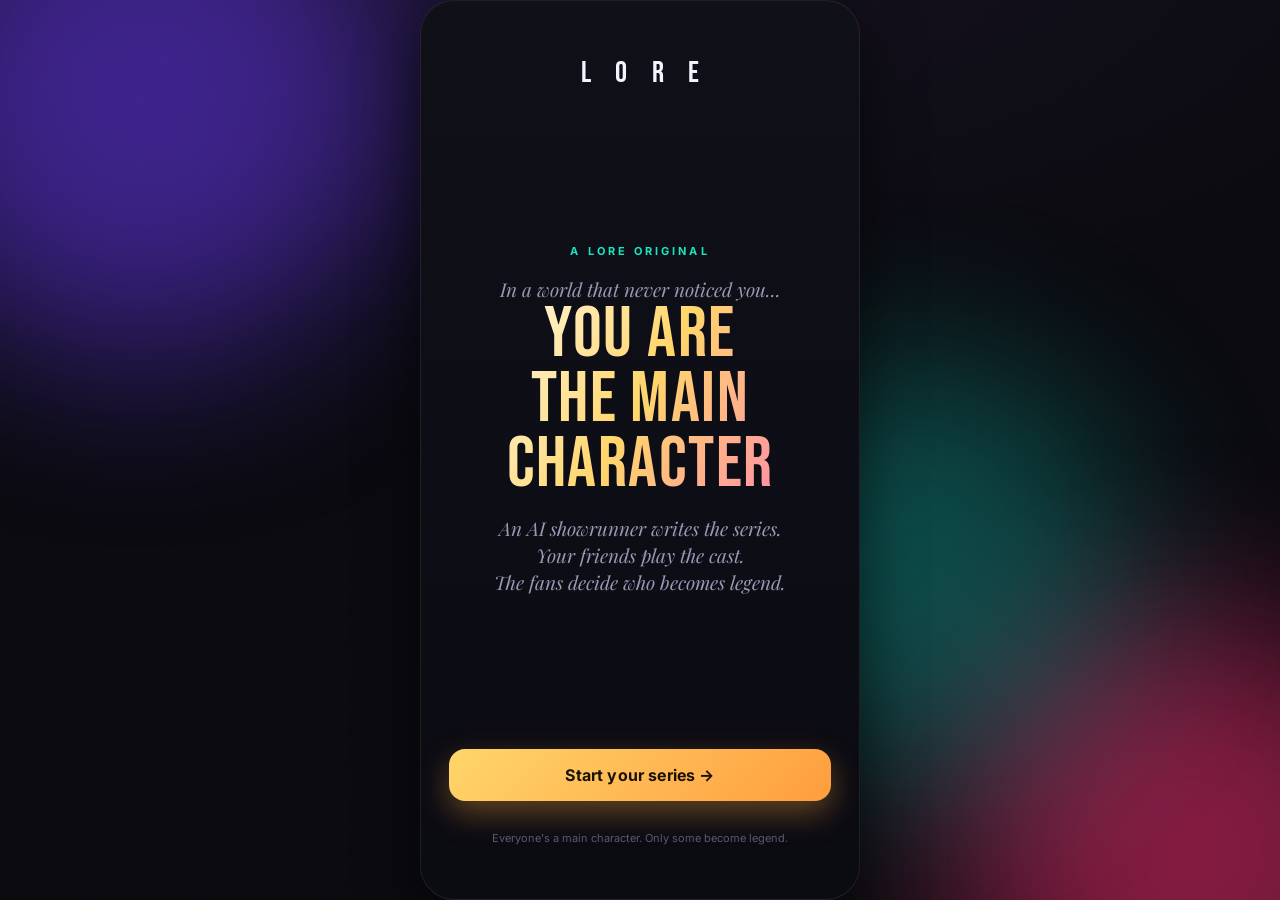
==== index.html @ 6a72dda8 "feat: LORE — AI-showrunner social drama (working concept build) A next-gen human↔AI interaction form" ====
<!DOCTYPE html>
<html lang="en">
<head>
  <meta charset="UTF-8" />
  <meta name="viewport" content="width=device-width, initial-scale=1.0, maximum-scale=1.0, user-scalable=no" />
  <meta name="theme-color" content="#0a0a0f" />
  <title>LORE — Everyone's a main character. Only some become legend.</title>
  <meta name="description" content="LORE turns you and your friends into the cast of a never-ending series written by an AI showrunner. You make the choices. The world reacts. The fans decide who becomes legend." />
  <link rel="preconnect" href="https://fonts.googleapis.com" />
  <link rel="preconnect" href="https://fonts.gstatic.com" crossorigin />
  <link href="https://fonts.googleapis.com/css2?family=Bebas+Neue&family=Inter:wght@400;500;600;700;800&family=Playfair+Display:ital,wght@1,600&display=swap" rel="stylesheet" />
  <link rel="stylesheet" href="css/styles.css" />
</head>
<body>
  <!-- Animated cinematic background -->
  <div class="bg-grain"></div>
  <div class="bg-glow glow-a"></div>
  <div class="bg-glow glow-b"></div>
  <div class="bg-glow glow-c"></div>

  <!-- Phone frame: the whole product lives inside a vertical "screen" -->
  <main id="app" class="phone">
    <div id="screen" class="screen"><!-- views injected here --></div>
    <nav id="tabbar" class="tabbar hidden">
      <button class="tab" data-view="home">      <span class="ico">▶</span><span>Series</span></button>
      <button class="tab" data-view="feed">      <span class="ico">✦</span><span>Trending</span></button>
      <button class="tab" data-view="cast">      <span class="ico">✚</span><span>Cast</span></button>
      <button class="tab" data-view="profile">   <span class="ico">★</span><span>You</span></button>
    </nav>
  </main>

  <div id="toast" class="toast"></div>

  <script src="js/data.js"></script>
  <script src="js/engine.js"></script>
  <script src="js/store.js"></script>
  <script src="js/ui.js"></script>
  <script src="js/app.js"></script>
</body>
</html>
---- css/styles.css ----
/* ============================================================
   LORE — design system
   Cinematic, dark, vertical-first. Zero dependencies.
   ============================================================ */
:root{
  --bg:#0a0a0f;
  --bg-2:#101019;
  --ink:#f4f3ff;
  --muted:#9a98b4;
  --faint:#5b5970;
  --line:rgba(255,255,255,.08);
  --card:rgba(255,255,255,.04);
  --card-2:rgba(255,255,255,.06);
  --gold:#ffd66b;
  --hot:#ff4d6d;
  --love:#ff7eb6;
  --rival:#ff6b3d;
  --ally:#5cd6c0;
  --secret:#a98bff;
  --accent:#7c5cff;
  --accent-2:#19e6c1;
  --glass:rgba(16,16,25,.72);
  --shadow:0 24px 60px rgba(0,0,0,.55);
  --radius:22px;
  --safe: env(safe-area-inset-bottom, 0px);
}

*{box-sizing:border-box;-webkit-tap-highlight-color:transparent}
html,body{height:100%}
body{
  margin:0;font-family:Inter,system-ui,-apple-system,Segoe UI,Roboto,sans-serif;
  background:radial-gradient(120% 80% at 50% -10%, #15101f 0%, var(--bg) 60%) fixed;
  color:var(--ink);overflow:hidden;
  display:flex;align-items:center;justify-content:center;
  -webkit-font-smoothing:antialiased;text-rendering:optimizeLegibility;
}

/* ---------- background fx ---------- */
.bg-grain{position:fixed;inset:0;pointer-events:none;opacity:.05;mix-blend-mode:overlay;z-index:0;
  background-image:url("data:image/svg+xml,%3Csvg xmlns='http://www.w3.org/2000/svg' width='120' height='120'%3E%3Cfilter id='n'%3E%3CfeTurbulence type='fractalNoise' baseFrequency='0.9' numOctaves='2'/%3E%3C/filter%3E%3Crect width='100%25' height='100%25' filter='url(%23n)'/%3E%3C/svg%3E")}
.bg-glow{position:fixed;border-radius:50%;filter:blur(90px);opacity:.5;z-index:0;pointer-events:none;animation:drift 22s ease-in-out infinite}
.glow-a{width:520px;height:520px;background:#6d3bff;top:-160px;left:-120px}
.glow-b{width:460px;height:460px;background:#ff2e74;bottom:-180px;right:-140px;animation-delay:-7s}
.glow-c{width:420px;height:420px;background:#11d6c2;top:40%;left:55%;opacity:.32;animation-delay:-13s}
@keyframes drift{0%,100%{transform:translate(0,0) scale(1)}50%{transform:translate(40px,-30px) scale(1.12)}}

/* ---------- phone frame ---------- */
.phone{
  position:relative;z-index:2;width:min(440px,100vw);height:min(940px,100vh);
  background:linear-gradient(180deg,var(--bg-2),#0b0b12);
  border:1px solid var(--line);border-radius:34px;overflow:hidden;
  box-shadow:var(--shadow);display:flex;flex-direction:column;
}
@media (max-width:480px){.phone{width:100vw;height:100vh;border-radius:0;border:none}}

.screen{flex:1;overflow-y:auto;overflow-x:hidden;scrollbar-width:none;position:relative}
.screen::-webkit-scrollbar{display:none}

/* ---------- tab bar ---------- */
.tabbar{
  display:flex;justify-content:space-around;align-items:stretch;
  padding:8px 6px calc(8px + var(--safe));border-top:1px solid var(--line);
  background:var(--glass);backdrop-filter:blur(20px);
}
.tab{
  flex:1;background:none;border:none;color:var(--faint);font:inherit;
  display:flex;flex-direction:column;align-items:center;gap:3px;padding:6px 0;
  font-size:10px;font-weight:600;letter-spacing:.04em;cursor:pointer;transition:.2s;
}
.tab .ico{font-size:18px;line-height:1}
.tab.active{color:var(--ink)}
.tab.active .ico{filter:drop-shadow(0 0 10px var(--accent));color:var(--accent-2)}

/* ---------- utility ---------- */
.hidden{display:none!important}
.view{padding:0 0 26px;animation:rise .5s cubic-bezier(.2,.8,.2,1)}
@keyframes rise{from{opacity:0;transform:translateY(14px)}to{opacity:1;transform:none}}
.pad{padding:0 20px}
.row{display:flex;align-items:center;gap:10px}
.spread{display:flex;align-items:center;justify-content:space-between;gap:10px}
.muted{color:var(--muted)}
.faint{color:var(--faint)}
.center{text-align:center}
.mono{font-variant-numeric:tabular-nums}

/* ---------- type ---------- */
.kicker{font-size:11px;letter-spacing:.28em;text-transform:uppercase;color:var(--accent-2);font-weight:700}
.title-xl{font-family:"Bebas Neue",sans-serif;font-size:64px;line-height:.92;letter-spacing:.02em;margin:0}
.title-l{font-family:"Bebas Neue",sans-serif;font-size:34px;line-height:1;letter-spacing:.02em;margin:0}
h2.sec{font-size:13px;letter-spacing:.16em;text-transform:uppercase;color:var(--muted);margin:24px 20px 10px;font-weight:700}
.serif{font-family:"Playfair Display",serif;font-style:italic}

/* ---------- buttons ---------- */
.btn{
  appearance:none;border:none;cursor:pointer;font:inherit;font-weight:700;
  border-radius:16px;padding:16px 18px;width:100%;font-size:16px;letter-spacing:.01em;
  background:linear-gradient(135deg,var(--accent),#b14bff);color:#fff;
  box-shadow:0 12px 30px rgba(124,92,255,.4);transition:transform .15s, box-shadow .15s, opacity .15s;
}
.btn:active{transform:scale(.97)}
.btn.gold{background:linear-gradient(135deg,#ffd66b,#ff9d3d);color:#1a1206;box-shadow:0 12px 30px rgba(255,170,60,.35)}
.btn.ghost{background:var(--card-2);color:var(--ink);box-shadow:none;border:1px solid var(--line)}
.btn.sm{padding:11px 14px;font-size:14px;width:auto;border-radius:13px}
.btn:disabled{opacity:.4;cursor:default}

/* ---------- intro / trailer ---------- */
.intro{min-height:100%;display:flex;flex-direction:column;justify-content:space-between;padding:54px 28px calc(34px + var(--safe))}
.brand{font-family:"Bebas Neue",sans-serif;font-size:30px;letter-spacing:.32em;text-indent:.32em;text-align:center}
.trailer{flex:1;display:flex;flex-direction:column;justify-content:center;text-align:center;gap:18px}
.trailer .line{opacity:0;transform:translateY(10px);animation:cinein .8s forwards}
.trailer .l1{animation-delay:.2s}.trailer .l2{animation-delay:1.1s}.trailer .l3{animation-delay:2.0s}
@keyframes cinein{to{opacity:1;transform:none}}
.bigname{font-family:"Bebas Neue",sans-serif;font-size:72px;line-height:.9;letter-spacing:.02em;
  background:linear-gradient(120deg,#fff,#ffd66b 50%,#ff7eb6);-webkit-background-clip:text;background-clip:text;color:transparent}
.tagline{font-family:"Playfair Display",serif;font-style:italic;font-size:19px;color:var(--muted);line-height:1.4}

/* ---------- generic card ---------- */
.card{background:var(--card);border:1px solid var(--line);border-radius:var(--radius);padding:18px;margin:0 20px 14px}
.field{width:100%;background:var(--card-2);border:1px solid var(--line);color:var(--ink);
  border-radius:14px;padding:15px 16px;font:inherit;font-size:16px;margin-top:8px}
.field:focus{outline:none;border-color:var(--accent)}
label.lab{font-size:12px;letter-spacing:.1em;text-transform:uppercase;color:var(--muted);font-weight:700}

/* archetype + world chips */
.grid2{display:grid;grid-template-columns:1fr 1fr;gap:10px}
.pick{position:relative;text-align:left;background:var(--card);border:1px solid var(--line);border-radius:16px;
  padding:14px;cursor:pointer;transition:.18s;overflow:hidden}
.pick .emoji{font-size:24px}
.pick .pname{font-weight:800;margin-top:6px;font-size:15px}
.pick .pdesc{font-size:11.5px;color:var(--muted);line-height:1.35;margin-top:3px}
.pick.on{border-color:var(--accent);background:linear-gradient(160deg,rgba(124,92,255,.18),var(--card))}
.pick.on::after{content:"✓";position:absolute;top:10px;right:12px;color:var(--accent-2);font-weight:900}

/* ---------- episode ---------- */
.ep{margin:0 16px 18px;border-radius:24px;overflow:hidden;border:1px solid var(--line);
  background:linear-gradient(180deg,var(--card-2),rgba(10,10,16,.6));box-shadow:0 16px 40px rgba(0,0,0,.4)}
.ep-poster{position:relative;padding:18px 18px 16px;min-height:188px;display:flex;flex-direction:column;justify-content:flex-end;
  background-size:cover;background-position:center}
.ep-poster::before{content:"";position:absolute;inset:0;background:linear-gradient(180deg,rgba(8,8,14,.15),rgba(8,8,14,.86))}
.ep-poster>*{position:relative;z-index:1}
.ep-badge{align-self:flex-start;font-size:10px;font-weight:800;letter-spacing:.12em;text-transform:uppercase;
  background:rgba(0,0,0,.45);border:1px solid var(--line);padding:5px 9px;border-radius:999px;backdrop-filter:blur(6px)}
.ep-title{font-family:"Bebas Neue",sans-serif;font-size:30px;line-height:1;margin:10px 0 4px;letter-spacing:.01em}
.ep-sub{font-size:12px;color:var(--muted)}
.ep-body{padding:16px 18px}
.scene{font-size:15.5px;line-height:1.6;color:#e9e8ff;margin:0 0 12px}
.scene .nm{font-weight:700}
.scene.dir{font-family:"Playfair Display",serif;font-style:italic;color:var(--muted);font-size:14.5px}
.cliff{margin-top:6px;padding:13px 14px;border-radius:14px;background:rgba(255,77,109,.1);border:1px solid rgba(255,77,109,.3);
  font-weight:600;font-size:14.5px}
.cliff b{color:var(--hot)}

/* choices */
.choices{display:flex;flex-direction:column;gap:9px;margin-top:14px}
.choice{text-align:left;background:var(--card);border:1px solid var(--line);border-radius:14px;padding:13px 15px;
  cursor:pointer;font:inherit;font-size:14.5px;color:var(--ink);transition:.16s;display:flex;gap:10px;align-items:center}
.choice:active{transform:scale(.99)}
.choice:hover{border-color:var(--accent)}
.choice .ck{font-size:18px}
.choice .ch-tag{margin-left:auto;font-size:10px;color:var(--faint);font-weight:700;letter-spacing:.08em;text-transform:uppercase}

/* stats strip on episode */
.ep-stats{display:flex;gap:16px;padding:12px 18px;border-top:1px solid var(--line);font-size:13px;color:var(--muted)}
.ep-stats b{color:var(--ink)}
.pop{animation:pop .5s}
@keyframes pop{0%{transform:scale(1)}40%{transform:scale(1.35);color:var(--gold)}100%{transform:scale(1)}}

/* ---------- header / status bar ---------- */
.topbar{position:sticky;top:0;z-index:5;display:flex;align-items:center;justify-content:space-between;
  padding:16px 20px 12px;background:linear-gradient(180deg,rgba(10,10,16,.92),rgba(10,10,16,0));backdrop-filter:blur(8px)}
.logo{font-family:"Bebas Neue",sans-serif;font-size:24px;letter-spacing:.28em;text-indent:.28em}
.tier{display:flex;align-items:center;gap:8px;background:var(--card-2);border:1px solid var(--line);
  padding:6px 11px;border-radius:999px;font-size:12px;font-weight:700}
.tier .dot{width:8px;height:8px;border-radius:50%;background:var(--gold);box-shadow:0 0 10px var(--gold)}

/* fans meter */
.meter{margin:4px 20px 0}
.meter .bar{height:8px;border-radius:999px;background:var(--card-2);overflow:hidden;border:1px solid var(--line)}
.meter .fill{height:100%;border-radius:999px;background:linear-gradient(90deg,var(--accent),var(--gold));transition:width .8s cubic-bezier(.2,.8,.2,1)}
.meter .labels{display:flex;justify-content:space-between;font-size:11px;color:var(--faint);margin-top:6px}

/* ---------- trending feed ---------- */
.clip{margin:0 16px 14px;border-radius:20px;overflow:hidden;border:1px solid var(--line);position:relative;
  min-height:150px;display:flex;flex-direction:column;justify-content:flex-end;padding:16px;background-size:cover}
.clip::before{content:"";position:absolute;inset:0;background:linear-gradient(180deg,rgba(8,8,14,.1),rgba(8,8,14,.88))}
.clip>*{position:relative;z-index:1}
.clip .who{font-size:12px;color:var(--muted)}
.clip .ct{font-family:"Bebas Neue",sans-serif;font-size:23px;line-height:1;margin:4px 0 8px}
.clip .metrics{display:flex;gap:14px;font-size:12px;color:#d9d8f0}
.clip .mine{position:absolute;top:12px;left:12px;z-index:2;background:var(--gold);color:#1a1206;font-weight:800;
  font-size:10px;padding:4px 8px;border-radius:999px;letter-spacing:.06em}

/* ---------- cast ---------- */
.costar{display:flex;align-items:center;gap:12px;padding:13px;margin:0 20px 10px;background:var(--card);
  border:1px solid var(--line);border-radius:16px}
.av{width:44px;height:44px;border-radius:14px;display:flex;align-items:center;justify-content:center;
  font-weight:800;font-size:18px;color:#0a0a0f;flex:none}
.costar .cn{font-weight:700}
.costar .rel{font-size:11px;font-weight:700;letter-spacing:.06em;text-transform:uppercase}
.rel.ally{color:var(--ally)}.rel.rival{color:var(--rival)}.rel.love{color:var(--love)}.rel.secret{color:var(--secret)}
.rel-pill{font-size:10px;padding:3px 8px;border-radius:999px;border:1px solid var(--line);font-weight:700;text-transform:uppercase;letter-spacing:.06em}

/* relationship select */
.relrow{display:grid;grid-template-columns:repeat(4,1fr);gap:7px;margin-top:12px}
.relbtn{padding:10px 4px;border-radius:12px;border:1px solid var(--line);background:var(--card);color:var(--muted);
  font:inherit;font-weight:700;font-size:11px;cursor:pointer;text-transform:uppercase;letter-spacing:.04em}
.relbtn.on{color:#0a0a0f;background:var(--gold);border-color:transparent}

/* ---------- profile ---------- */
.hero{padding:26px 20px 10px;text-align:center}
.hero .ring{width:96px;height:96px;border-radius:30px;margin:0 auto 14px;display:flex;align-items:center;justify-content:center;
  font-family:"Bebas Neue",sans-serif;font-size:44px;color:#0a0a0f;box-shadow:0 16px 40px rgba(0,0,0,.5)}
.hero .hn{font-family:"Bebas Neue",sans-serif;font-size:36px;letter-spacing:.02em;line-height:1}
.hero .ha{color:var(--accent-2);font-weight:700;font-size:13px;letter-spacing:.1em;text-transform:uppercase;margin-top:4px}
.statgrid{display:grid;grid-template-columns:repeat(3,1fr);gap:10px;margin:18px 20px}
.stat{background:var(--card);border:1px solid var(--line);border-radius:16px;padding:14px 8px;text-align:center}
.stat .n{font-family:"Bebas Neue",sans-serif;font-size:30px;line-height:1}
.stat .l{font-size:10px;color:var(--muted);text-transform:uppercase;letter-spacing:.08em;margin-top:4px}

/* tiers ladder */
.ladder{margin:0 20px}
.rung{display:flex;align-items:center;gap:12px;padding:11px 0;border-bottom:1px solid var(--line);opacity:.4}
.rung.reached{opacity:1}
.rung.current{opacity:1}
.rung .num{width:26px;height:26px;border-radius:9px;background:var(--card-2);display:flex;align-items:center;justify-content:center;
  font-weight:800;font-size:12px;flex:none}
.rung.reached .num{background:var(--gold);color:#0a0a0f}
.rung .rname{font-weight:700;font-size:14px}
.rung .rreq{font-size:11px;color:var(--faint);margin-left:auto}
.rung.current .rname{color:var(--gold)}

/* achievements */
.ach{display:flex;gap:11px;align-items:center;padding:12px;margin:0 20px 9px;border-radius:14px;border:1px solid var(--line);background:var(--card)}
.ach.locked{opacity:.38}
.ach .ai{font-size:22px}
.ach .at{font-weight:700;font-size:13.5px}
.ach .ad{font-size:11.5px;color:var(--muted)}

/* ---------- toast ---------- */
.toast{position:fixed;left:50%;bottom:96px;translate:-50% 40px;z-index:50;
  background:var(--glass);backdrop-filter:blur(18px);border:1px solid var(--line);box-shadow:var(--shadow);
  padding:13px 18px;border-radius:16px;font-size:14px;font-weight:600;opacity:0;pointer-events:none;
  transition:opacity .3s, translate .3s;max-width:84%}
.toast.show{opacity:1;translate:-50% 0}
.toast .tt{color:var(--gold);font-weight:800}

/* paywall sheet */
.sheet-wrap{position:absolute;inset:0;z-index:40;display:flex;align-items:flex-end;justify-content:center;
  background:rgba(5,5,9,.6);backdrop-filter:blur(4px);animation:fade .25s}
@keyframes fade{from{opacity:0}to{opacity:1}}
.sheet{width:100%;background:linear-gradient(180deg,#15131f,#0c0b12);border-top-left-radius:26px;border-top-right-radius:26px;
  border:1px solid var(--line);padding:24px 22px calc(26px + var(--safe));animation:up .35s cubic-bezier(.2,.8,.2,1)}
@keyframes up{from{transform:translateY(100%)}to{transform:none}}
.plan{border:1px solid var(--line);border-radius:16px;padding:14px 16px;margin-top:10px;background:var(--card)}
.plan.hot{border-color:var(--gold);background:linear-gradient(160deg,rgba(255,214,107,.12),var(--card))}
.plan .pp{font-family:"Bebas Neue",sans-serif;font-size:26px}
.plan .pl{font-size:12px;color:var(--muted)}

.foot{font-size:11px;color:var(--faint);text-align:center;padding:18px 30px 8px;line-height:1.5}
.divider{height:1px;background:var(--line);margin:18px 20px}
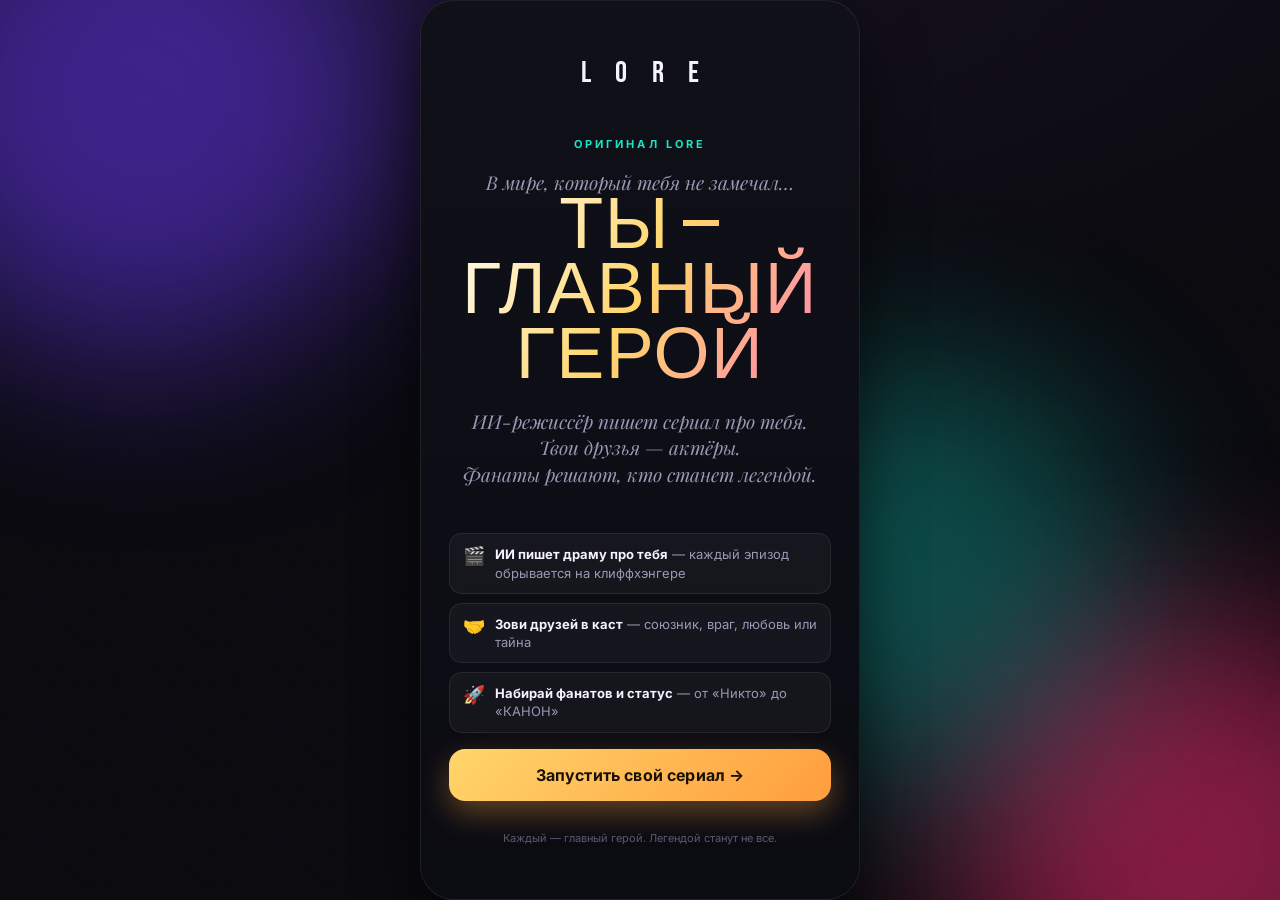
==== commit 93fa6d8f: "i18n: полная русификация LORE + явный «крючок» на старте Аудитория русскоязычная — перевёл весь прод" ====
--- a/index.html
+++ b/index.html
@@ -4,8 +4,16 @@
   <meta charset="UTF-8" />
   <meta name="viewport" content="width=device-width, initial-scale=1.0, maximum-scale=1.0, user-scalable=no" />
   <meta name="theme-color" content="#0a0a0f" />
-  <title>LORE — Everyone's a main character. Only some become legend.</title>
-  <meta name="description" content="LORE turns you and your friends into the cast of a never-ending series written by an AI showrunner. You make the choices. The world reacts. The fans decide who becomes legend." />
+  <title>LORE — Каждый главный герой. Легендой станут не все.</title>
+  <meta name="description" content="LORE превращает тебя и твоих друзей в каст бесконечного сериала, который пишет ИИ-режиссёр. Ты делаешь выборы. Мир реагирует. Фанаты решают, кто станет легендой." />
+  <link rel="manifest" href="manifest.webmanifest" />
+  <link rel="icon" href="assets/icon.svg" type="image/svg+xml" />
+  <link rel="apple-touch-icon" href="assets/icon.svg" />
+  <meta name="apple-mobile-web-app-capable" content="yes" />
+  <meta name="apple-mobile-web-app-status-bar-style" content="black-translucent" />
+  <meta property="og:title" content="LORE — ты главный герой" />
+  <meta property="og:description" content="ИИ-режиссёр превращает тебя и твоих друзей в каст бесконечного сериала." />
+  <meta name="twitter:card" content="summary_large_image" />
   <link rel="preconnect" href="https://fonts.googleapis.com" />
   <link rel="preconnect" href="https://fonts.gstatic.com" crossorigin />
   <link href="https://fonts.googleapis.com/css2?family=Bebas+Neue&family=Inter:wght@400;500;600;700;800&family=Playfair+Display:ital,wght@1,600&display=swap" rel="stylesheet" />
@@ -22,19 +30,30 @@
   <main id="app" class="phone">
     <div id="screen" class="screen"><!-- views injected here --></div>
     <nav id="tabbar" class="tabbar hidden">
-      <button class="tab" data-view="home">      <span class="ico">▶</span><span>Series</span></button>
-      <button class="tab" data-view="feed">      <span class="ico">✦</span><span>Trending</span></button>
-      <button class="tab" data-view="cast">      <span class="ico">✚</span><span>Cast</span></button>
-      <button class="tab" data-view="profile">   <span class="ico">★</span><span>You</span></button>
+      <button class="tab" data-view="home">      <span class="ico">▶</span><span>Сериал</span></button>
+      <button class="tab" data-view="feed">      <span class="ico">✦</span><span>Тренды</span></button>
+      <button class="tab" data-view="discover">  <span class="ico">🧭</span><span>Discover</span></button>
+      <button class="tab" data-view="room">      <span class="ico">✍</span><span>Режиссёрка</span></button>
+      <button class="tab" data-view="cast">      <span class="ico">✚</span><span>Каст</span></button>
+      <button class="tab" data-view="profile">   <span class="ico">★</span><span>Ты</span></button>
     </nav>
   </main>
 
   <div id="toast" class="toast"></div>
 
   <script src="js/data.js"></script>
+  <script src="js/art.js"></script>
   <script src="js/engine.js"></script>
   <script src="js/store.js"></script>
+  <script src="js/audio.js"></script>
+  <script src="js/share.js"></script>
+  <script src="js/ai.js"></script>
   <script src="js/ui.js"></script>
   <script src="js/app.js"></script>
+  <script>
+    if("serviceWorker" in navigator){
+      window.addEventListener("load", ()=>navigator.serviceWorker.register("sw.js").catch(()=>{}));
+    }
+  </script>
 </body>
 </html>
--- a/css/styles.css
+++ b/css/styles.css
@@ -114,6 +114,13 @@
   background:linear-gradient(120deg,#fff,#ffd66b 50%,#ff7eb6);-webkit-background-clip:text;background-clip:text;color:transparent}
 .tagline{font-family:"Playfair Display",serif;font-style:italic;font-size:19px;color:var(--muted);line-height:1.4}
 
+/* intro "how it works" */
+.how{display:flex;flex-direction:column;gap:9px;margin:0 0 16px;text-align:left}
+.how-row{display:flex;gap:10px;align-items:flex-start;font-size:13px;color:var(--muted);line-height:1.4;
+  background:var(--card);border:1px solid var(--line);border-radius:13px;padding:11px 13px}
+.how-row b{color:var(--ink)}
+.how-i{font-size:18px;line-height:1.2;flex:none}
+
 /* ---------- generic card ---------- */
 .card{background:var(--card);border:1px solid var(--line);border-radius:var(--radius);padding:18px;margin:0 20px 14px}
 .field{width:100%;background:var(--card-2);border:1px solid var(--line);color:var(--ink);
@@ -258,3 +265,102 @@
 
 .foot{font-size:11px;color:var(--faint);text-align:center;padding:18px 30px 8px;line-height:1.5}
 .divider{height:1px;background:var(--line);margin:18px 20px}
+
+/* ---------- episode extras: finale / ai / share / fans ---------- */
+.ep.finale{box-shadow:0 0 0 1px var(--gold),0 16px 50px rgba(255,170,60,.25)}
+.finale-tag{position:absolute;top:12px;left:12px;z-index:2;background:linear-gradient(135deg,#ffd66b,#ff9d3d);
+  color:#1a1206;font-weight:900;font-size:10px;letter-spacing:.1em;padding:5px 9px;border-radius:999px}
+.ai-tag{position:absolute;top:12px;right:12px;z-index:2;background:rgba(124,92,255,.85);color:#fff;
+  font-weight:800;font-size:10px;letter-spacing:.06em;padding:5px 9px;border-radius:999px;backdrop-filter:blur(6px)}
+.ep-stats{align-items:center}
+.share-btn{background:var(--card-2);border:1px solid var(--line);color:var(--ink);
+  font:inherit;font-weight:700;font-size:12px;padding:7px 11px;border-radius:999px;cursor:pointer;transition:.15s}
+.share-btn:active{transform:scale(.95)}
+.share-btn:hover{border-color:var(--accent)}
+.retcon-btn{margin-left:auto;background:rgba(255,77,109,.12);border:1px solid rgba(255,77,109,.4);color:var(--hot);
+  font:inherit;font-weight:800;font-size:12px;padding:7px 11px;border-radius:999px;cursor:pointer;transition:.15s}
+.retcon-btn:active{transform:scale(.95)}
+.retcon-btn:hover{background:rgba(255,77,109,.2)}
+.ep.retcon{box-shadow:0 0 0 1px rgba(255,77,109,.5),0 16px 50px rgba(255,77,109,.22)}
+.retcon-tag{position:absolute;top:12px;left:12px;z-index:2;background:linear-gradient(135deg,#ff4d6d,#7a1538);
+  color:#fff;font-weight:900;font-size:10px;letter-spacing:.1em;padding:5px 9px;border-radius:999px}
+.weight-chip{background:rgba(255,214,107,.14);border:1px solid rgba(255,214,107,.4);color:var(--gold);
+  font-weight:800;font-size:11px;padding:5px 10px;border-radius:999px}
+.duel-tag{position:absolute;top:12px;left:12px;z-index:2;font-weight:900;font-size:10px;letter-spacing:.08em;
+  padding:5px 9px;border-radius:999px;color:#0a0a0f}
+.duel-tag.won{background:linear-gradient(135deg,#19e6c1,#0d8f7a)}
+.duel-tag.lost{background:linear-gradient(135deg,#ff6b3d,#7a2510);color:#fff}
+
+/* costar actions / invites */
+.costar{align-items:flex-start}
+.costar.pending{opacity:.92;border-style:dashed}
+.costar-actions{display:flex;gap:8px;margin-top:9px;flex-wrap:wrap}
+.mini{background:var(--card-2);border:1px solid var(--line);color:var(--ink);font:inherit;font-weight:700;
+  font-size:12px;padding:8px 12px;border-radius:11px;cursor:pointer;transition:.15s}
+.mini:active{transform:scale(.96)}
+.mini:hover{border-color:var(--accent)}
+.mini.gold{background:linear-gradient(135deg,#ffd66b,#ff9d3d);color:#1a1206;border-color:transparent}
+.mini.danger{background:rgba(255,77,109,.12);border-color:rgba(255,77,109,.4);color:var(--hot)}
+
+/* crossover */
+.crossover-tag{position:absolute;top:12px;left:12px;z-index:2;background:linear-gradient(135deg,#a98bff,#19e6c1);
+  color:#0a0a0f;font-weight:900;font-size:10px;letter-spacing:.08em;padding:5px 9px;border-radius:999px}
+
+/* sabotage */
+.sabs{display:flex;flex-direction:column;gap:9px;padding:4px 20px 4px}
+.sab-opt{text-align:left;background:rgba(169,139,255,.08);border:1px solid rgba(169,139,255,.3);color:var(--ink);
+  font:inherit;font-size:13.5px;font-weight:600;line-height:1.4;padding:13px 14px;border-radius:14px;cursor:pointer;transition:.16s}
+.sab-opt:active{transform:scale(.99)}
+.sab-opt:hover{border-color:var(--secret);background:rgba(169,139,255,.16)}
+.sabotage-done{border-color:rgba(169,139,255,.4);background:linear-gradient(160deg,rgba(169,139,255,.12),var(--card))}
+
+/* guest */
+.guest-tag{position:absolute;top:12px;left:12px;z-index:2;background:linear-gradient(135deg,#ffd66b,#19e6c1);
+  color:#0a0a0f;font-weight:900;font-size:10px;letter-spacing:.06em;padding:5px 9px;border-radius:999px;max-width:70%;
+  overflow:hidden;text-overflow:ellipsis;white-space:nowrap}
+
+/* discover */
+.disc-grid{display:grid;grid-template-columns:1fr 1fr;gap:12px;padding:8px 16px 4px}
+.disc{border:1px solid var(--line);border-radius:18px;overflow:hidden;background:var(--card);display:flex;flex-direction:column}
+.disc-art{position:relative;height:110px;background-size:cover;background-position:center;display:flex;align-items:flex-end;padding:8px}
+.disc-art::before{content:"";position:absolute;inset:0;background:linear-gradient(180deg,rgba(8,8,14,0),rgba(8,8,14,.75))}
+.disc-fans{position:relative;z-index:1;font-size:10px;font-weight:800;background:rgba(0,0,0,.4);border:1px solid var(--line);
+  padding:3px 7px;border-radius:999px;backdrop-filter:blur(4px)}
+.disc-body{padding:11px 12px 13px;display:flex;flex-direction:column;gap:3px;flex:1}
+.disc-handle{font-weight:800;font-size:14px}
+.disc-meta{font-size:10.5px;color:var(--muted)}
+.disc-tag{font-size:10.5px;line-height:1.3;margin:2px 0 8px;min-height:26px}
+.disc-guest{margin-top:auto;width:100%}
+@media (max-width:360px){.disc-grid{grid-template-columns:1fr}}
+
+.fans-wrap{padding:14px 18px 4px;border-top:1px solid var(--line)}
+.fc{display:flex;gap:10px;margin-bottom:11px}
+.fc-av{width:30px;height:30px;border-radius:10px;flex:none;display:flex;align-items:center;justify-content:center;
+  font-weight:800;font-size:12px;color:#0a0a0f}
+.fc-body{font-size:13px;line-height:1.45;color:#dedcf0}
+.fc-name{font-weight:700;color:#fff}
+.fc-likes{font-size:11px;color:var(--faint);margin-top:2px}
+
+/* ---------- writers' room ---------- */
+.polls{padding:8px 20px 4px;display:flex;flex-direction:column;gap:11px}
+.poll{position:relative;width:100%;text-align:left;border:1px solid var(--line);background:var(--card);
+  border-radius:16px;padding:15px 16px;font:inherit;color:var(--ink);overflow:hidden;cursor:default}
+.poll.vote{cursor:pointer;transition:.16s}
+.poll.vote:hover{border-color:var(--accent);background:var(--card-2)}
+.poll.vote:active{transform:scale(.99)}
+.poll-fill{position:absolute;inset:0 auto 0 0;background:linear-gradient(90deg,rgba(124,92,255,.32),rgba(255,214,107,.2));
+  transition:width .8s cubic-bezier(.2,.8,.2,1);z-index:0}
+.poll.mine .poll-fill{background:linear-gradient(90deg,rgba(255,214,107,.4),rgba(255,157,61,.25))}
+.poll-row{position:relative;z-index:1;display:flex;justify-content:space-between;align-items:center;gap:10px;font-size:14.5px;font-weight:600}
+.poll.mine{border-color:var(--gold)}
+.poll-row b{color:var(--gold);font-weight:800;font-size:12px}
+
+/* ---------- settings sheet ---------- */
+.set-row{display:flex;align-items:center;justify-content:space-between;gap:14px;padding:6px 0}
+.set-t{font-weight:700;font-size:15px}
+.set-d{font-size:12.5px;color:var(--muted);line-height:1.45}
+.switch{width:52px;height:30px;border-radius:999px;border:1px solid var(--line);background:var(--card-2);
+  position:relative;cursor:pointer;flex:none;transition:.2s;padding:0}
+.switch span{position:absolute;top:3px;left:3px;width:22px;height:22px;border-radius:50%;background:#888;transition:.2s}
+.switch.on{background:linear-gradient(135deg,var(--accent),#b14bff);border-color:transparent}
+.switch.on span{left:25px;background:#fff}
